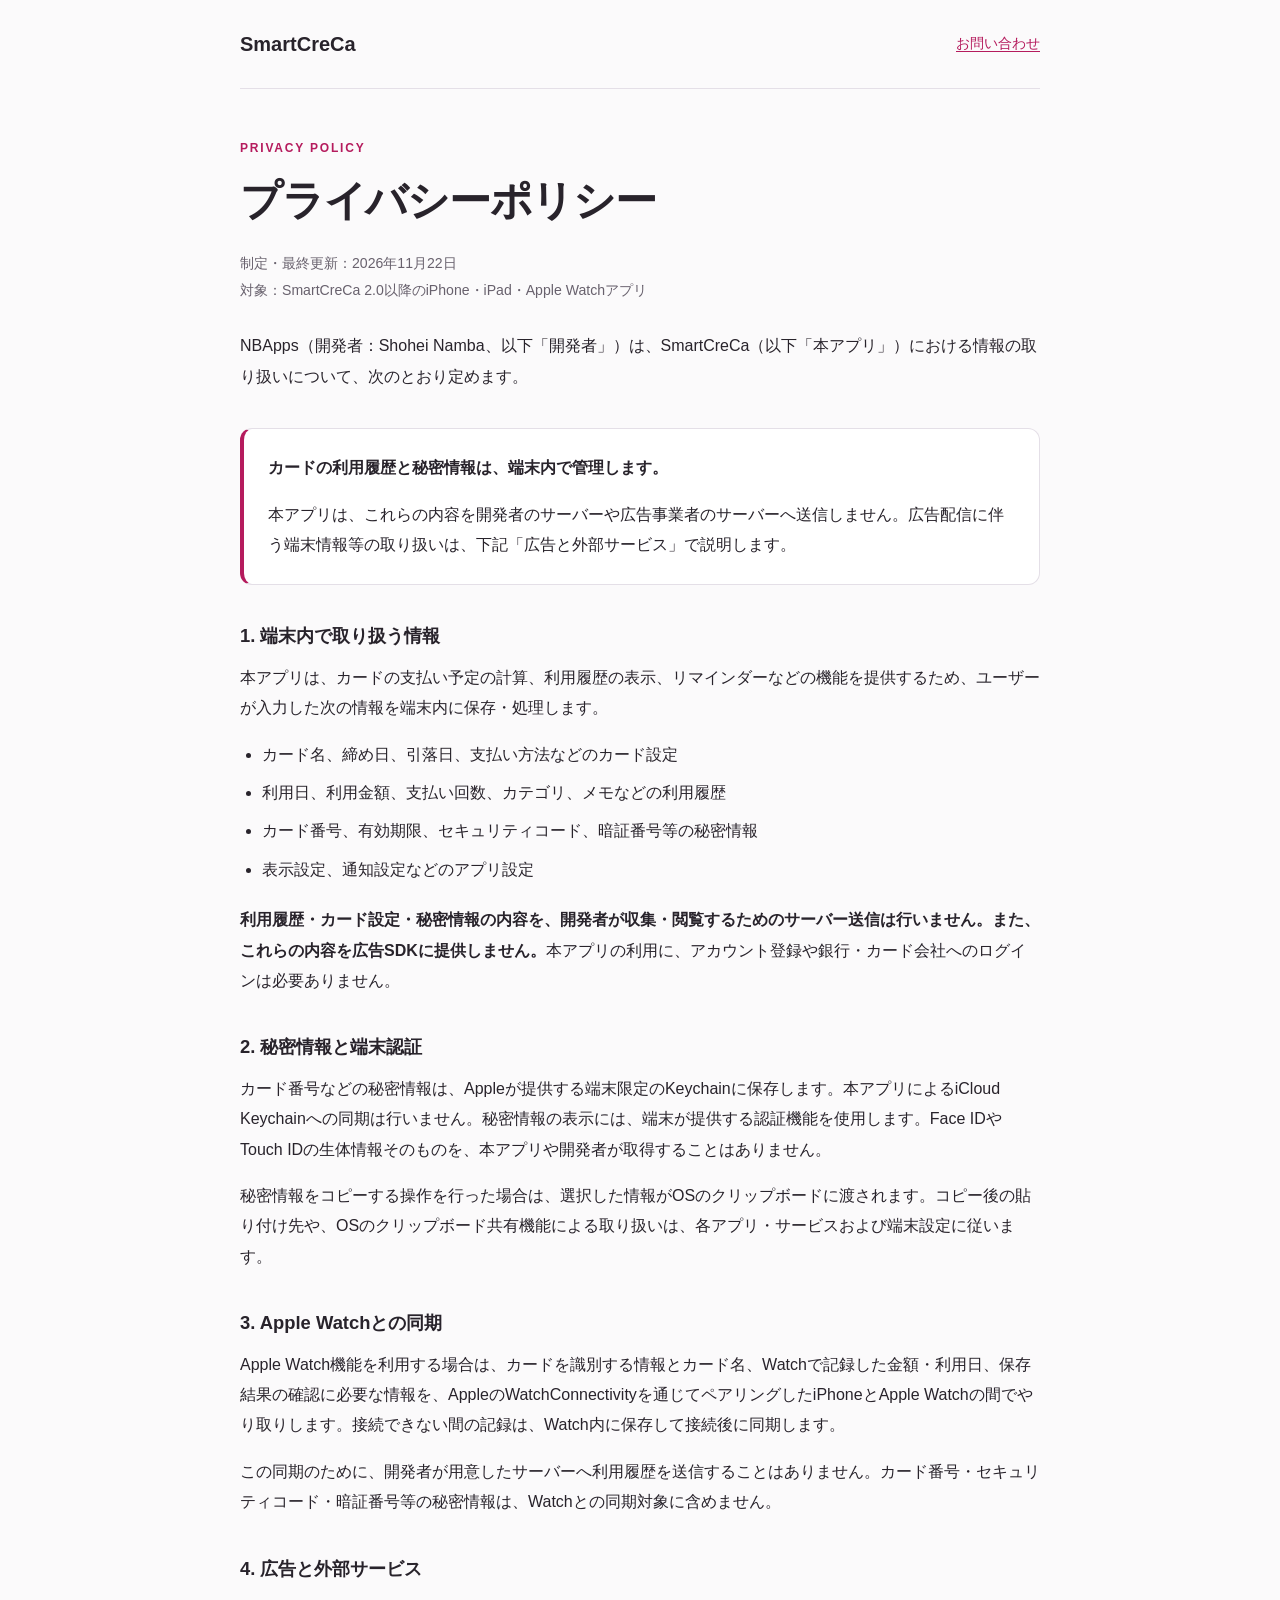
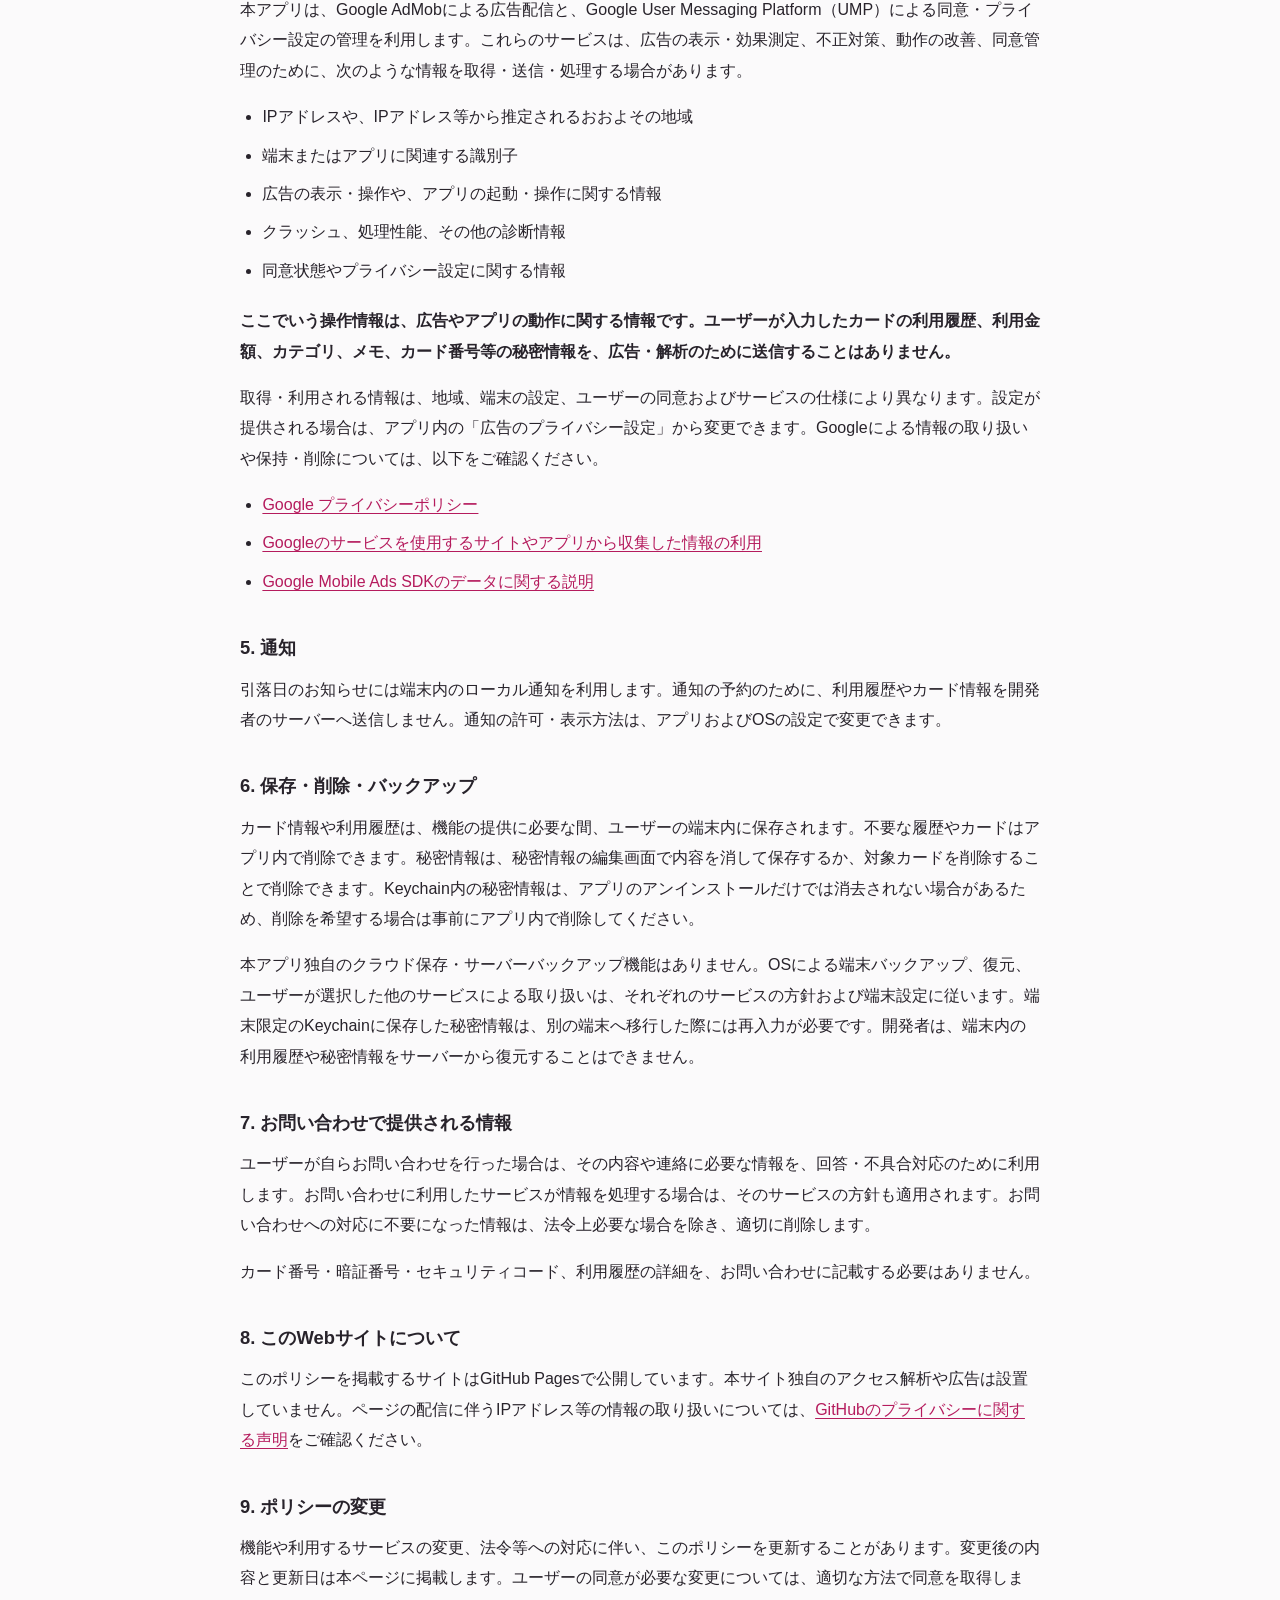
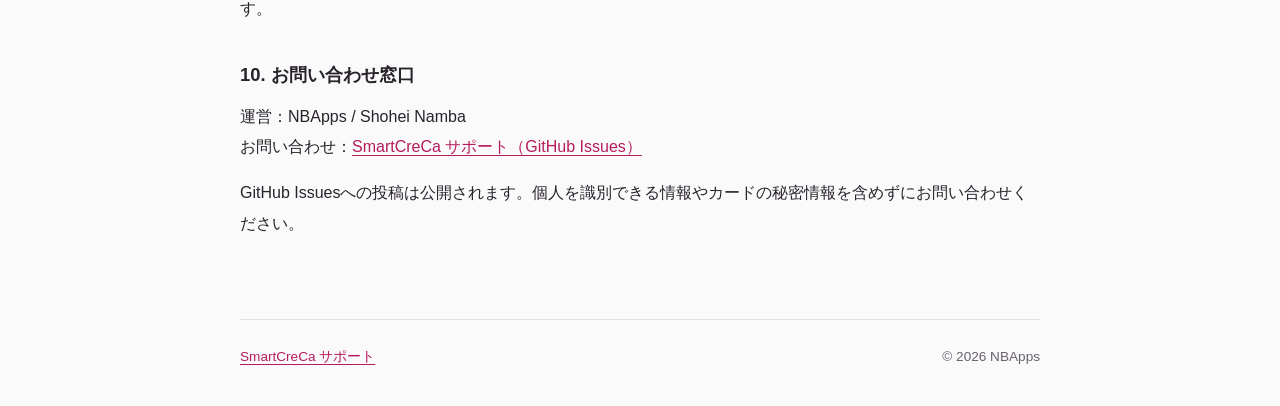
==== privacy.html @ 2b5b3f31 "Publish SmartCreCa privacy policy and support pages" ====
<!doctype html>
<html lang="ja">
<head>
  <meta charset="utf-8">
  <meta name="viewport" content="width=device-width, initial-scale=1">
  <meta name="description" content="SmartCreCaのプライバシーポリシー。利用履歴とカードの秘密情報は端末内で管理し、開発者や広告事業者のサーバーへ送信しません。">
  <title>プライバシーポリシー | SmartCreCa</title>
  <link rel="canonical" href="https://nbashohei.github.io/smartcreca-info/privacy.html">
  <link rel="stylesheet" href="style.css">
</head>
<body>
  <header class="site-header"><a class="brand" href="./">SmartCreCa</a><a href="./#support">お問い合わせ</a></header>
  <main>
    <p class="eyebrow">PRIVACY POLICY</p>
    <h1>プライバシーポリシー</h1>
    <p class="updated">制定・最終更新：<time datetime="2026-11-22">2026年11月22日</time><br>対象：SmartCreCa 2.0以降のiPhone・iPad・Apple Watchアプリ</p>
    <p>NBApps（開発者：Shohei Namba、以下「開発者」）は、SmartCreCa（以下「本アプリ」）における情報の取り扱いについて、次のとおり定めます。</p>

    <section class="summary" aria-label="情報の取り扱いの要点">
      <p><strong>カードの利用履歴と秘密情報は、端末内で管理します。</strong></p>
      <p>本アプリは、これらの内容を開発者のサーバーや広告事業者のサーバーへ送信しません。広告配信に伴う端末情報等の取り扱いは、下記「広告と外部サービス」で説明します。</p>
    </section>

    <section aria-labelledby="local"><h2 id="local">1. 端末内で取り扱う情報</h2>
      <p>本アプリは、カードの支払い予定の計算、利用履歴の表示、リマインダーなどの機能を提供するため、ユーザーが入力した次の情報を端末内に保存・処理します。</p>
      <ul>
        <li>カード名、締め日、引落日、支払い方法などのカード設定</li>
        <li>利用日、利用金額、支払い回数、カテゴリ、メモなどの利用履歴</li>
        <li>カード番号、有効期限、セキュリティコード、暗証番号等の秘密情報</li>
        <li>表示設定、通知設定などのアプリ設定</li>
      </ul>
      <p><strong>利用履歴・カード設定・秘密情報の内容を、開発者が収集・閲覧するためのサーバー送信は行いません。また、これらの内容を広告SDKに提供しません。</strong>本アプリの利用に、アカウント登録や銀行・カード会社へのログインは必要ありません。</p>
    </section>

    <section aria-labelledby="secrets"><h2 id="secrets">2. 秘密情報と端末認証</h2>
      <p>カード番号などの秘密情報は、Appleが提供する端末限定のKeychainに保存します。本アプリによるiCloud Keychainへの同期は行いません。秘密情報の表示には、端末が提供する認証機能を使用します。Face IDやTouch IDの生体情報そのものを、本アプリや開発者が取得することはありません。</p>
      <p>秘密情報をコピーする操作を行った場合は、選択した情報がOSのクリップボードに渡されます。コピー後の貼り付け先や、OSのクリップボード共有機能による取り扱いは、各アプリ・サービスおよび端末設定に従います。</p>
    </section>

    <section aria-labelledby="watch"><h2 id="watch">3. Apple Watchとの同期</h2>
      <p>Apple Watch機能を利用する場合は、カードを識別する情報とカード名、Watchで記録した金額・利用日、保存結果の確認に必要な情報を、AppleのWatchConnectivityを通じてペアリングしたiPhoneとApple Watchの間でやり取りします。接続できない間の記録は、Watch内に保存して接続後に同期します。</p>
      <p>この同期のために、開発者が用意したサーバーへ利用履歴を送信することはありません。カード番号・セキュリティコード・暗証番号等の秘密情報は、Watchとの同期対象に含めません。</p>
    </section>

    <section aria-labelledby="ads"><h2 id="ads">4. 広告と外部サービス</h2>
      <p>本アプリは、Google AdMobによる広告配信と、Google User Messaging Platform（UMP）による同意・プライバシー設定の管理を利用します。これらのサービスは、広告の表示・効果測定、不正対策、動作の改善、同意管理のために、次のような情報を取得・送信・処理する場合があります。</p>
      <ul>
        <li>IPアドレスや、IPアドレス等から推定されるおおよその地域</li>
        <li>端末またはアプリに関連する識別子</li>
        <li>広告の表示・操作や、アプリの起動・操作に関する情報</li>
        <li>クラッシュ、処理性能、その他の診断情報</li>
        <li>同意状態やプライバシー設定に関する情報</li>
      </ul>
      <p><strong>ここでいう操作情報は、広告やアプリの動作に関する情報です。ユーザーが入力したカードの利用履歴、利用金額、カテゴリ、メモ、カード番号等の秘密情報を、広告・解析のために送信することはありません。</strong></p>
      <p>取得・利用される情報は、地域、端末の設定、ユーザーの同意およびサービスの仕様により異なります。設定が提供される場合は、アプリ内の「広告のプライバシー設定」から変更できます。Googleによる情報の取り扱いや保持・削除については、以下をご確認ください。</p>
      <ul class="references">
        <li><a href="https://policies.google.com/privacy?hl=ja">Google プライバシーポリシー</a></li>
        <li><a href="https://policies.google.com/technologies/partner-sites?hl=ja">Googleのサービスを使用するサイトやアプリから収集した情報の利用</a></li>
        <li><a href="https://developers.google.com/admob/ios/privacy/data-disclosure?hl=ja">Google Mobile Ads SDKのデータに関する説明</a></li>
      </ul>
    </section>

    <section aria-labelledby="notifications"><h2 id="notifications">5. 通知</h2>
      <p>引落日のお知らせには端末内のローカル通知を利用します。通知の予約のために、利用履歴やカード情報を開発者のサーバーへ送信しません。通知の許可・表示方法は、アプリおよびOSの設定で変更できます。</p>
    </section>

    <section aria-labelledby="retention"><h2 id="retention">6. 保存・削除・バックアップ</h2>
      <p>カード情報や利用履歴は、機能の提供に必要な間、ユーザーの端末内に保存されます。不要な履歴やカードはアプリ内で削除できます。秘密情報は、秘密情報の編集画面で内容を消して保存するか、対象カードを削除することで削除できます。Keychain内の秘密情報は、アプリのアンインストールだけでは消去されない場合があるため、削除を希望する場合は事前にアプリ内で削除してください。</p>
      <p>本アプリ独自のクラウド保存・サーバーバックアップ機能はありません。OSによる端末バックアップ、復元、ユーザーが選択した他のサービスによる取り扱いは、それぞれのサービスの方針および端末設定に従います。端末限定のKeychainに保存した秘密情報は、別の端末へ移行した際には再入力が必要です。開発者は、端末内の利用履歴や秘密情報をサーバーから復元することはできません。</p>
    </section>

    <section aria-labelledby="contact-data"><h2 id="contact-data">7. お問い合わせで提供される情報</h2>
      <p>ユーザーが自らお問い合わせを行った場合は、その内容や連絡に必要な情報を、回答・不具合対応のために利用します。お問い合わせに利用したサービスが情報を処理する場合は、そのサービスの方針も適用されます。お問い合わせへの対応に不要になった情報は、法令上必要な場合を除き、適切に削除します。</p>
      <p>カード番号・暗証番号・セキュリティコード、利用履歴の詳細を、お問い合わせに記載する必要はありません。</p>
    </section>

    <section aria-labelledby="site"><h2 id="site">8. このWebサイトについて</h2>
      <p>このポリシーを掲載するサイトはGitHub Pagesで公開しています。本サイト独自のアクセス解析や広告は設置していません。ページの配信に伴うIPアドレス等の情報の取り扱いについては、<a href="https://docs.github.com/ja/site-policy/privacy-policies/github-general-privacy-statement">GitHubのプライバシーに関する声明</a>をご確認ください。</p>
    </section>

    <section aria-labelledby="changes"><h2 id="changes">9. ポリシーの変更</h2>
      <p>機能や利用するサービスの変更、法令等への対応に伴い、このポリシーを更新することがあります。変更後の内容と更新日は本ページに掲載します。ユーザーの同意が必要な変更については、適切な方法で同意を取得します。</p>
    </section>

    <section aria-labelledby="contact"><h2 id="contact">10. お問い合わせ窓口</h2>
      <p>運営：NBApps / Shohei Namba<br>お問い合わせ：<a href="https://github.com/nbashohei/smartcreca-info/issues">SmartCreCa サポート（GitHub Issues）</a></p>
      <p>GitHub Issuesへの投稿は公開されます。個人を識別できる情報やカードの秘密情報を含めずにお問い合わせください。</p>
    </section>
  </main>
  <footer><a href="./">SmartCreCa サポート</a><span>© 2026 NBApps</span></footer>
</body>
</html>
---- style.css ----
:root { color-scheme: light dark; --background: #fbfafb; --surface: #fff; --text: #28232b; --muted: #68616d; --line: #e4dfe7; --accent: #b51b5d; --tint: #fcf0f5; }
* { box-sizing: border-box; }
html { scroll-padding-top: 2rem; }
body { margin: 0; background: var(--background); color: var(--text); font: 16px/1.9 -apple-system, BlinkMacSystemFont, "Hiragino Sans", "Noto Sans JP", sans-serif; overflow-wrap: anywhere; }
a { color: var(--accent); text-underline-offset: .2em; }
a:hover { text-decoration-thickness: 2px; }
a:focus-visible { outline: 3px solid var(--accent); outline-offset: 5px; }
.site-header, main, footer { width: min(100% - 40px, 800px); margin-inline: auto; }
.site-header { display: flex; align-items: center; justify-content: space-between; gap: 1rem; padding-block: 25px; border-bottom: 1px solid var(--line); font-size: .9rem; }
.brand { color: var(--text); font-size: 1.25rem; font-weight: 750; text-decoration: none; }
main { padding-block: 48px 64px; }
.eyebrow { margin: 0 0 12px; color: var(--accent); font-size: .75rem; font-weight: 700; letter-spacing: .15em; }
h1 { margin: 0 0 20px; font-size: clamp(1.7rem, 5.5vw, 2.6rem); letter-spacing: -.03em; line-height: 1.4; }
h2 { margin: 0 0 12px; font-size: 1.15rem; line-height: 1.6; }
p { margin: 0 0 16px; }
.updated { color: var(--muted); font-size: .88rem; margin-bottom: 28px; }
.intro { color: var(--muted); font-size: 1.05rem; }
section { margin-top: 36px; }
.summary { padding: 24px; border: 1px solid var(--line); border-left: 4px solid var(--accent); border-radius: 12px; background: var(--surface); }
.summary p:last-child { margin-bottom: 0; }
ul { padding-left: 1.4em; margin: 12px 0 20px; }
li + li { margin-top: 8px; }
.button { display: inline-block; margin-top: 4px; padding: 9px 16px; border-radius: 8px; background: var(--accent); color: #fff; text-decoration: none; font-weight: 650; }
footer { display: flex; justify-content: space-between; flex-wrap: wrap; gap: 12px; border-top: 1px solid var(--line); padding-block: 24px 36px; font-size: .85rem; color: var(--muted); }
@media (max-width: 480px) { main { padding-top: 32px; } .summary { padding: 20px; } .site-header, main, footer { width: calc(100% - 32px); } }
@media (prefers-color-scheme: dark) { :root { --background: #19171c; --surface: #222026; --text: #eee8f0; --muted: #bbb2c0; --line: #403946; --accent: #ff98c1; --tint: #30232c; } .button { color: #27101a; } }
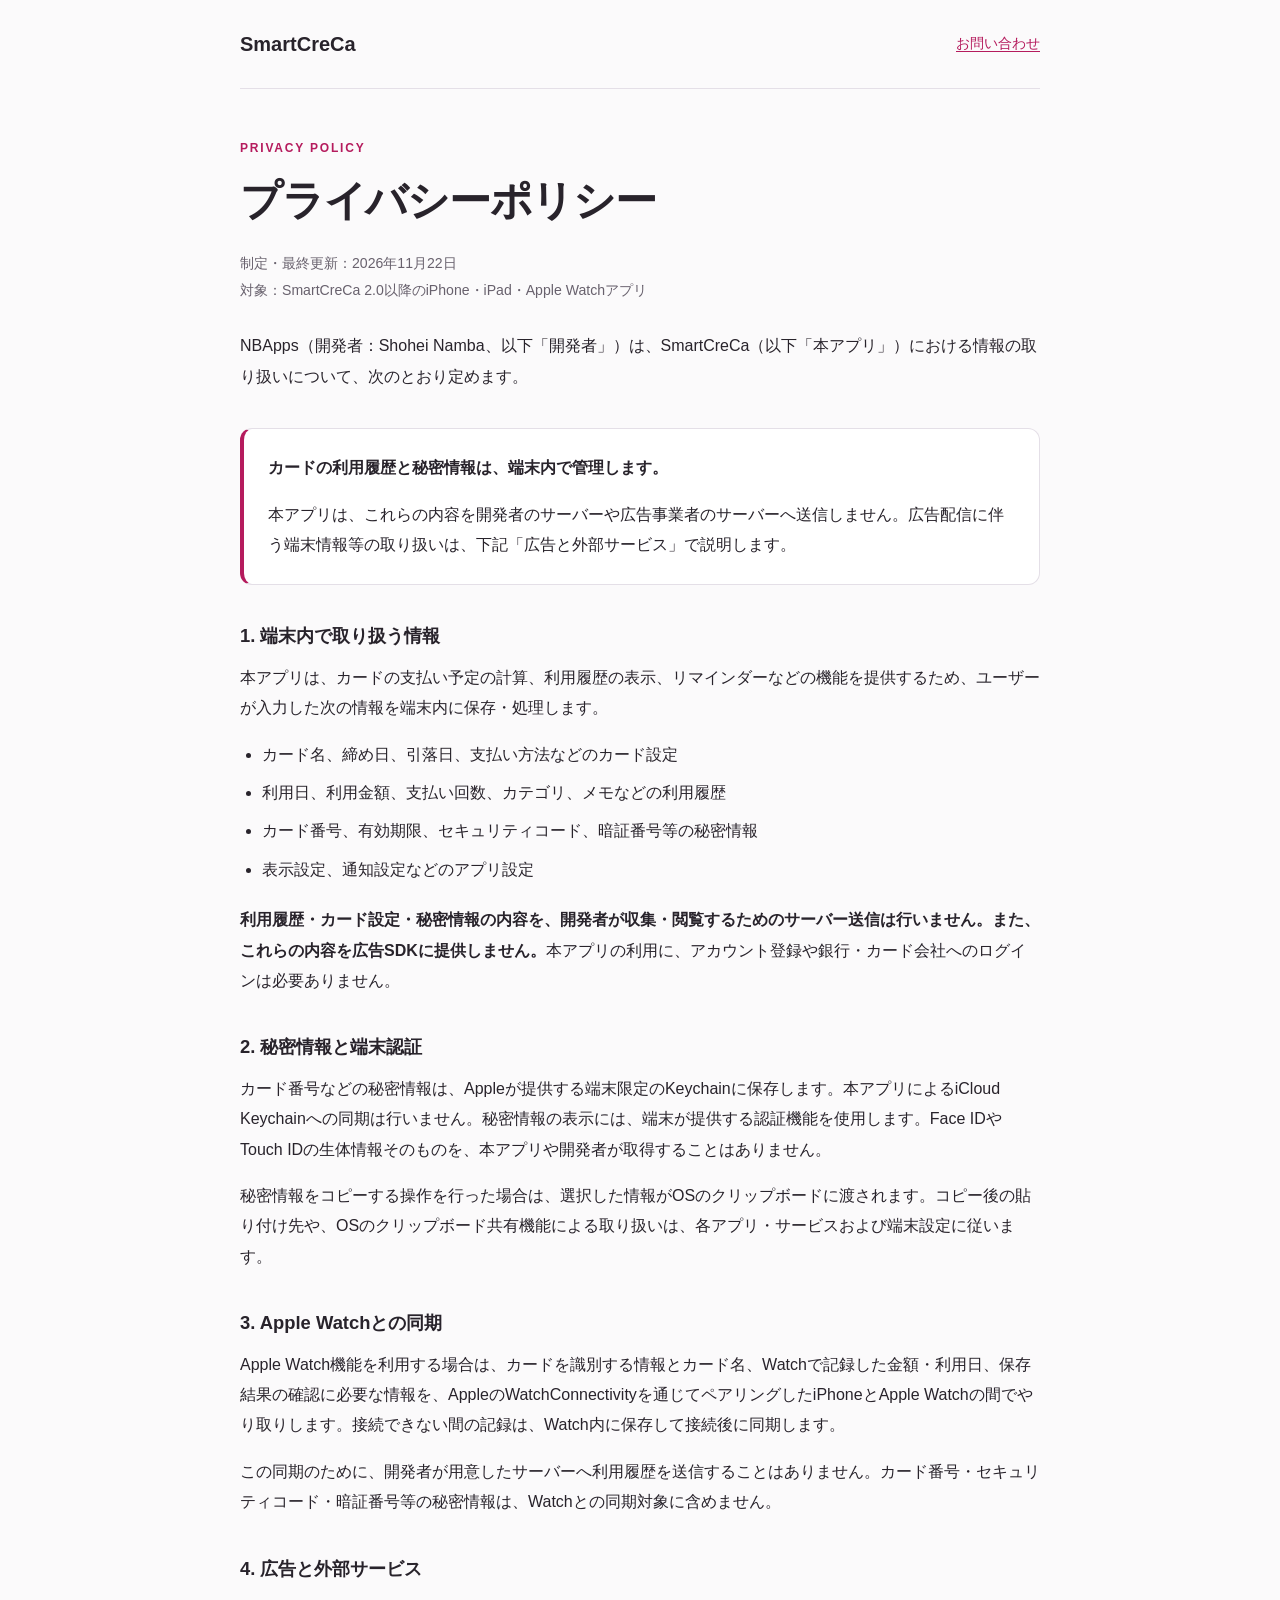
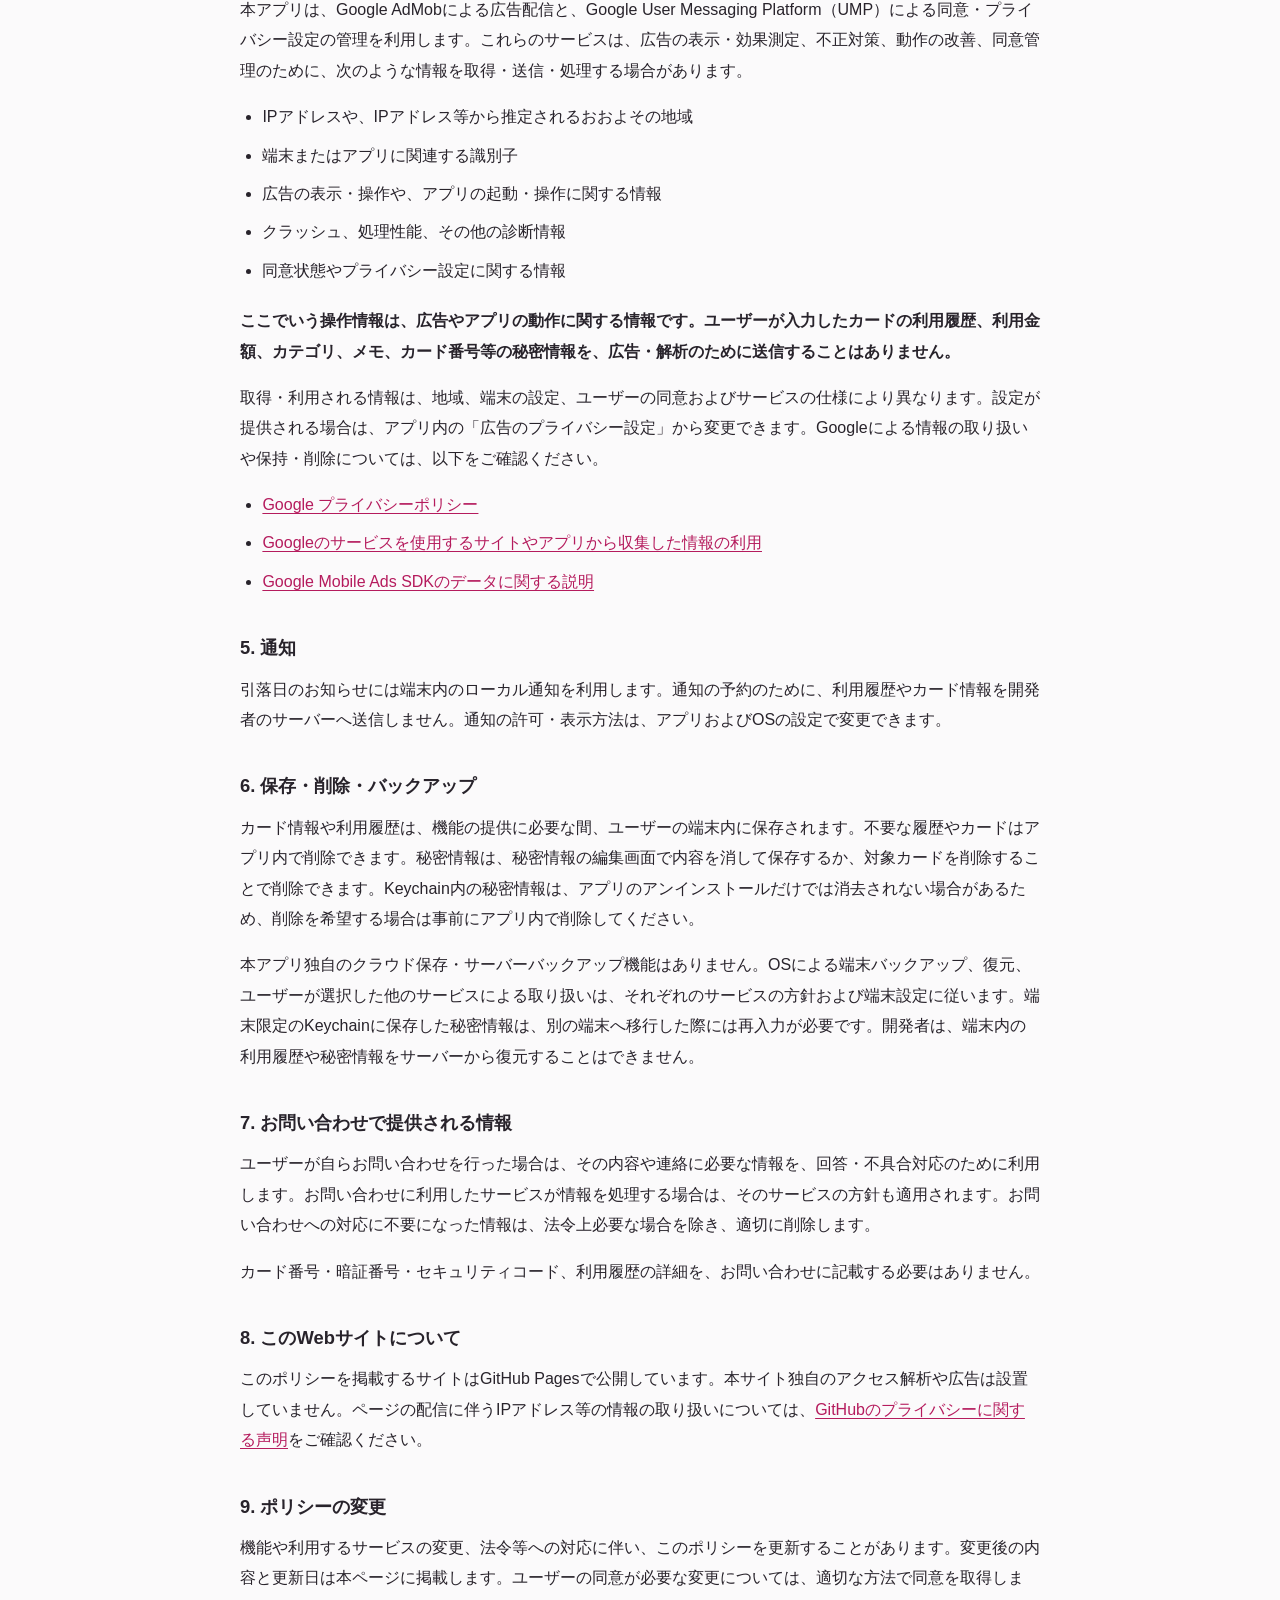
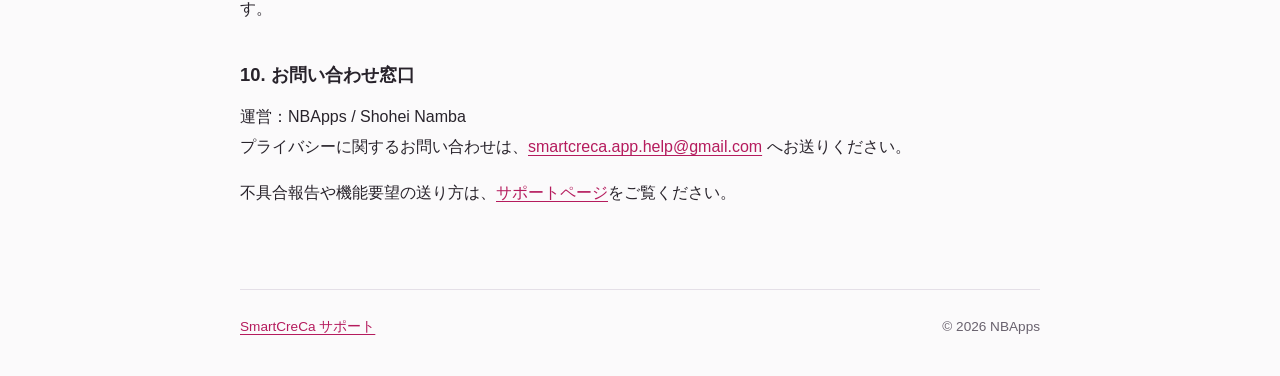
==== commit 4311aac8: "Publish the SmartCreCa support email for private inquiries" ====
--- a/privacy.html
+++ b/privacy.html
@@ -83,8 +83,8 @@
     </section>
 
     <section aria-labelledby="contact"><h2 id="contact">10. お問い合わせ窓口</h2>
-      <p>運営：NBApps / Shohei Namba<br>お問い合わせ：<a href="https://github.com/nbashohei/smartcreca-info/issues">SmartCreCa サポート（GitHub Issues）</a></p>
-      <p>GitHub Issuesへの投稿は公開されます。個人を識別できる情報やカードの秘密情報を含めずにお問い合わせください。</p>
+      <p>運営：NBApps / Shohei Namba<br>プライバシーに関するお問い合わせは、<a href="mailto:smartcreca.app.help@gmail.com">smartcreca.app.help@gmail.com</a> へお送りください。</p>
+      <p>不具合報告や機能要望の送り方は、<a href="./#support">サポートページ</a>をご覧ください。</p>
     </section>
   </main>
   <footer><a href="./">SmartCreCa サポート</a><span>© 2026 NBApps</span></footer>
